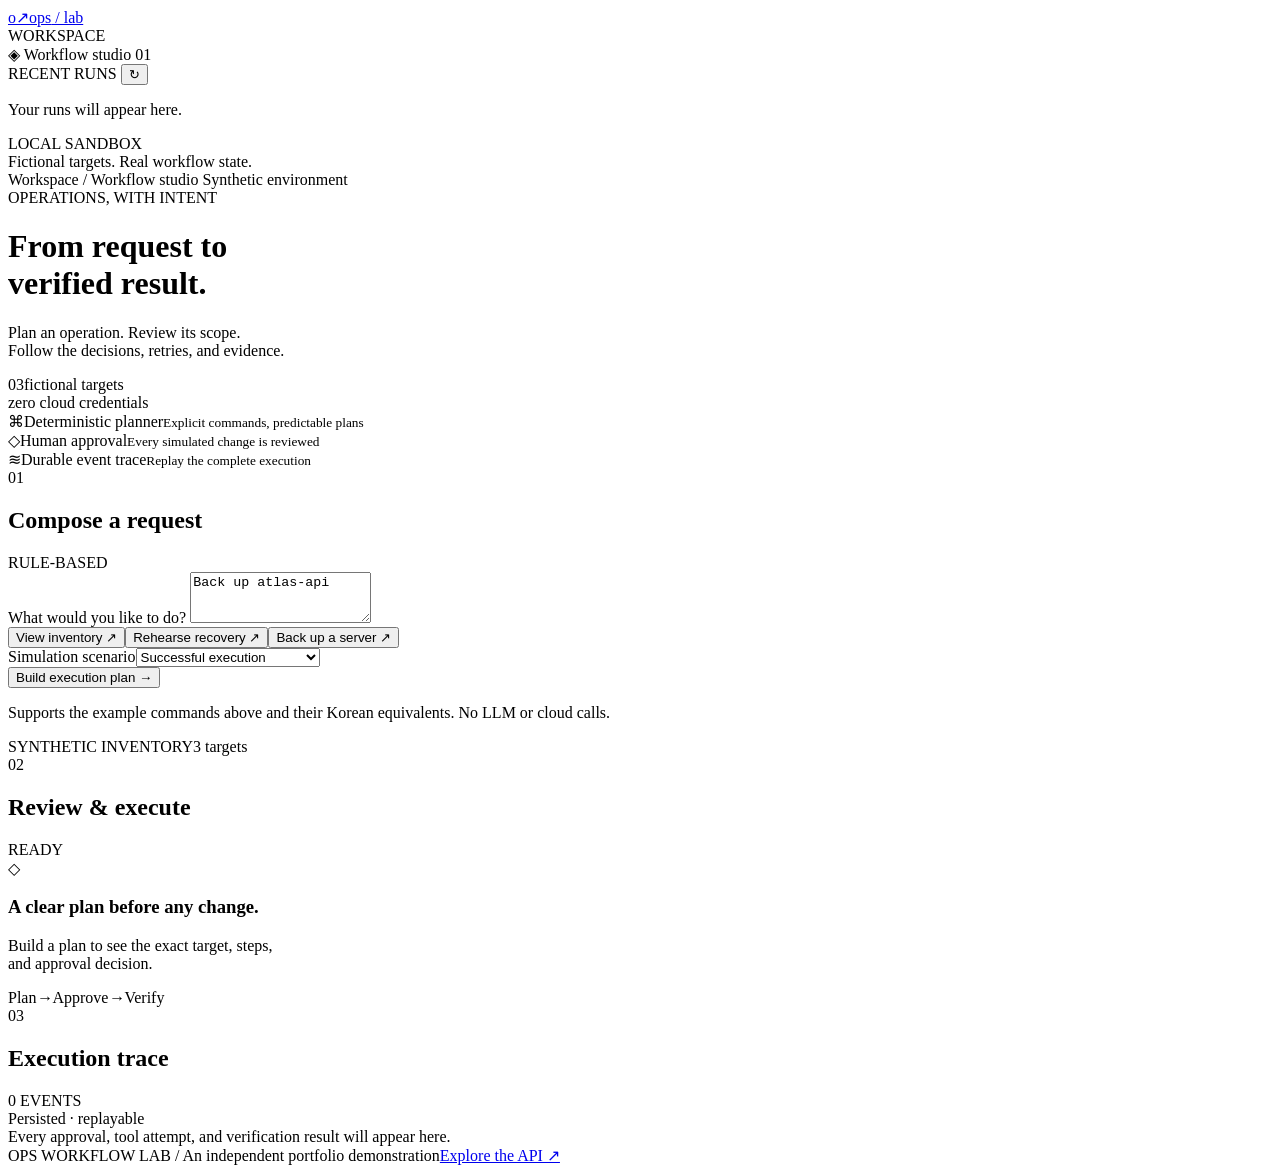
==== ops_workflow_lab/static/index.html @ fe7bb001 "Build independent operations workflow portfolio demo" ====
<!doctype html>
<html lang="en">
  <head>
    <meta charset="utf-8" />
    <meta name="viewport" content="width=device-width,initial-scale=1" />
    <meta
      name="description"
      content="An interactive, local demonstration of approval-gated operations workflows."
    />
    <title>Ops Workflow Lab</title>
    <link rel="icon" href="data:," />
    <link rel="stylesheet" href="/static/style.css" />
    <script src="/static/app.js" defer></script>
  </head>
  <body>
    <aside class="sidebar">
      <a class="brand" href="/" aria-label="Ops Workflow Lab home"
        ><span class="brand-mark">o<span>↗</span></span
        ><span>ops<span class="brand-light"> / lab</span></span></a
      >
      <div class="sidebar-section">WORKSPACE</div>
      <div class="nav-current">
        <span>◈</span> Workflow studio <span class="nav-count">01</span>
      </div>
      <div class="sidebar-section history-label">
        RECENT RUNS
        <button id="refresh" aria-label="Refresh recent runs">↻</button>
      </div>
      <div id="history" class="history">
        <p class="quiet">Your runs will appear here.</p>
      </div>
      <div class="sidebar-foot">
        <span class="status-dot"></span> LOCAL SANDBOX<br /><span
          >Fictional targets. Real workflow state.</span
        >
      </div>
    </aside>
    <main>
      <header class="topbar">
        <span>Workspace <span class="breadcrumb">/</span> Workflow studio</span
        ><span class="local-pill"
          ><span class="status-dot"></span> Synthetic environment</span
        >
      </header>
      <div class="content">
        <div class="eyebrow">OPERATIONS, WITH INTENT</div>
        <div class="hero">
          <div>
            <h1>From request to<br /><span>verified result.</span></h1>
            <p>
              Plan an operation. Review its scope.<br />Follow the decisions,
              retries, and evidence.
            </p>
          </div>
          <div class="hero-note">
            <span class="note-number">03</span
            ><span>fictional targets<br />zero cloud credentials</span>
          </div>
        </div>
        <div class="metrics">
          <div>
            <span class="metric-icon">⌘</span
            ><span
              >Deterministic planner<small
                >Explicit commands, predictable plans</small
              ></span
            >
          </div>
          <div>
            <span class="metric-icon">◇</span
            ><span
              >Human approval<small
                >Every simulated change is reviewed</small
              ></span
            >
          </div>
          <div>
            <span class="metric-icon">≋</span
            ><span
              >Durable event trace<small
                >Replay the complete execution</small
              ></span
            >
          </div>
        </div>
        <div class="workspace-grid">
          <section class="panel composer">
            <div class="panel-heading">
              <div>
                <span class="section-index">01</span>
                <h2>Compose a request</h2>
              </div>
              <span class="tag">RULE-BASED</span>
            </div>
            <form id="request-form">
              <label for="goal">What would you like to do?</label>
              <textarea
                id="goal"
                maxlength="180"
                rows="3"
                required
                spellcheck="false"
              >
Back up atlas-api</textarea
              >
              <div class="presets">
                <button type="button" data-goal="Show inventory">
                  View inventory ↗</button
                ><button
                  type="button"
                  data-goal="Rehearse recovery for lumen-db"
                >
                  Rehearse recovery ↗</button
                ><button type="button" data-goal="Back up atlas-api">
                  Back up a server ↗
                </button>
              </div>
              <div class="scenario-row">
                <label for="failure">Simulation scenario</label
                ><select id="failure">
                  <option value="none">Successful execution</option>
                  <option value="transient">Timeout once, then recover</option>
                  <option value="persistent">Exhaust the retry budget</option>
                  <option value="verification">Fail the integrity check</option>
                </select>
              </div>
              <button class="primary" type="submit" id="create">
                Build execution plan <span>→</span>
              </button>
              <p class="form-note">
                Supports the example commands above and their Korean
                equivalents. No LLM or cloud calls.
              </p>
            </form>
            <div class="inventory-heading">
              <span>SYNTHETIC INVENTORY</span><span>3 targets</span>
            </div>
            <div id="targets"></div>
          </section>
          <section class="panel execution">
            <div class="panel-heading">
              <div>
                <span class="section-index">02</span>
                <h2>Review & execute</h2>
              </div>
              <span id="run-status" class="badge idle">READY</span>
            </div>
            <div id="empty-state" class="empty-state">
              <div class="empty-symbol">◇</div>
              <h3>A clear plan before any change.</h3>
              <p>
                Build a plan to see the exact target, steps,<br />and approval
                decision.
              </p>
              <div class="mini-flow">
                <span>Plan</span><i>→</i><span>Approve</span><i>→</i
                ><span>Verify</span>
              </div>
            </div>
            <div id="run-detail" hidden>
              <div class="run-meta">
                <div>
                  <span class="small-label">TARGET</span
                  ><strong id="run-target"></strong>
                </div>
                <div>
                  <span class="small-label">RUN ID</span
                  ><code id="run-id"></code>
                </div>
              </div>
              <p id="run-scenario" class="form-note"></p>
              <ol id="steps" class="steps"></ol>
              <div id="approval" class="approval" hidden>
                <div class="approval-title">◇ Your review is required</div>
                <p>
                  This plan only creates simulated resources. Review the steps
                  and scenario before approving.
                </p>
                <div class="approval-actions">
                  <button id="approve" class="primary">
                    Approve plan <span>→</span></button
                  ><button id="reject" class="secondary">Reject</button>
                </div>
              </div>
              <div id="outcome" class="outcome" hidden></div>
              <details class="result-details">
                <summary>Inspect plan & result JSON</summary>
                <pre id="result-json"></pre>
              </details>
            </div>
          </section>
        </div>
        <section class="panel trace-panel">
          <div class="panel-heading">
            <div>
              <span class="section-index">03</span>
              <h2>Execution trace</h2>
              <span id="event-count" class="tag">0 EVENTS</span>
            </div>
            <span class="trace-caption"
              ><span class="status-dot"></span> Persisted · replayable</span
            >
          </div>
          <div id="trace" class="trace" role="log" aria-live="polite">
            <div class="trace-placeholder">
              Every approval, tool attempt, and verification result will appear
              here.
            </div>
          </div>
        </section>
        <footer>
          <span
            >OPS WORKFLOW LAB <span class="footer-divider">/</span> An
            independent portfolio demonstration</span
          ><a href="/docs">Explore the API ↗</a>
        </footer>
      </div>
    </main>
    <div id="notice" class="notice" role="alert" hidden></div>
  </body>
</html>
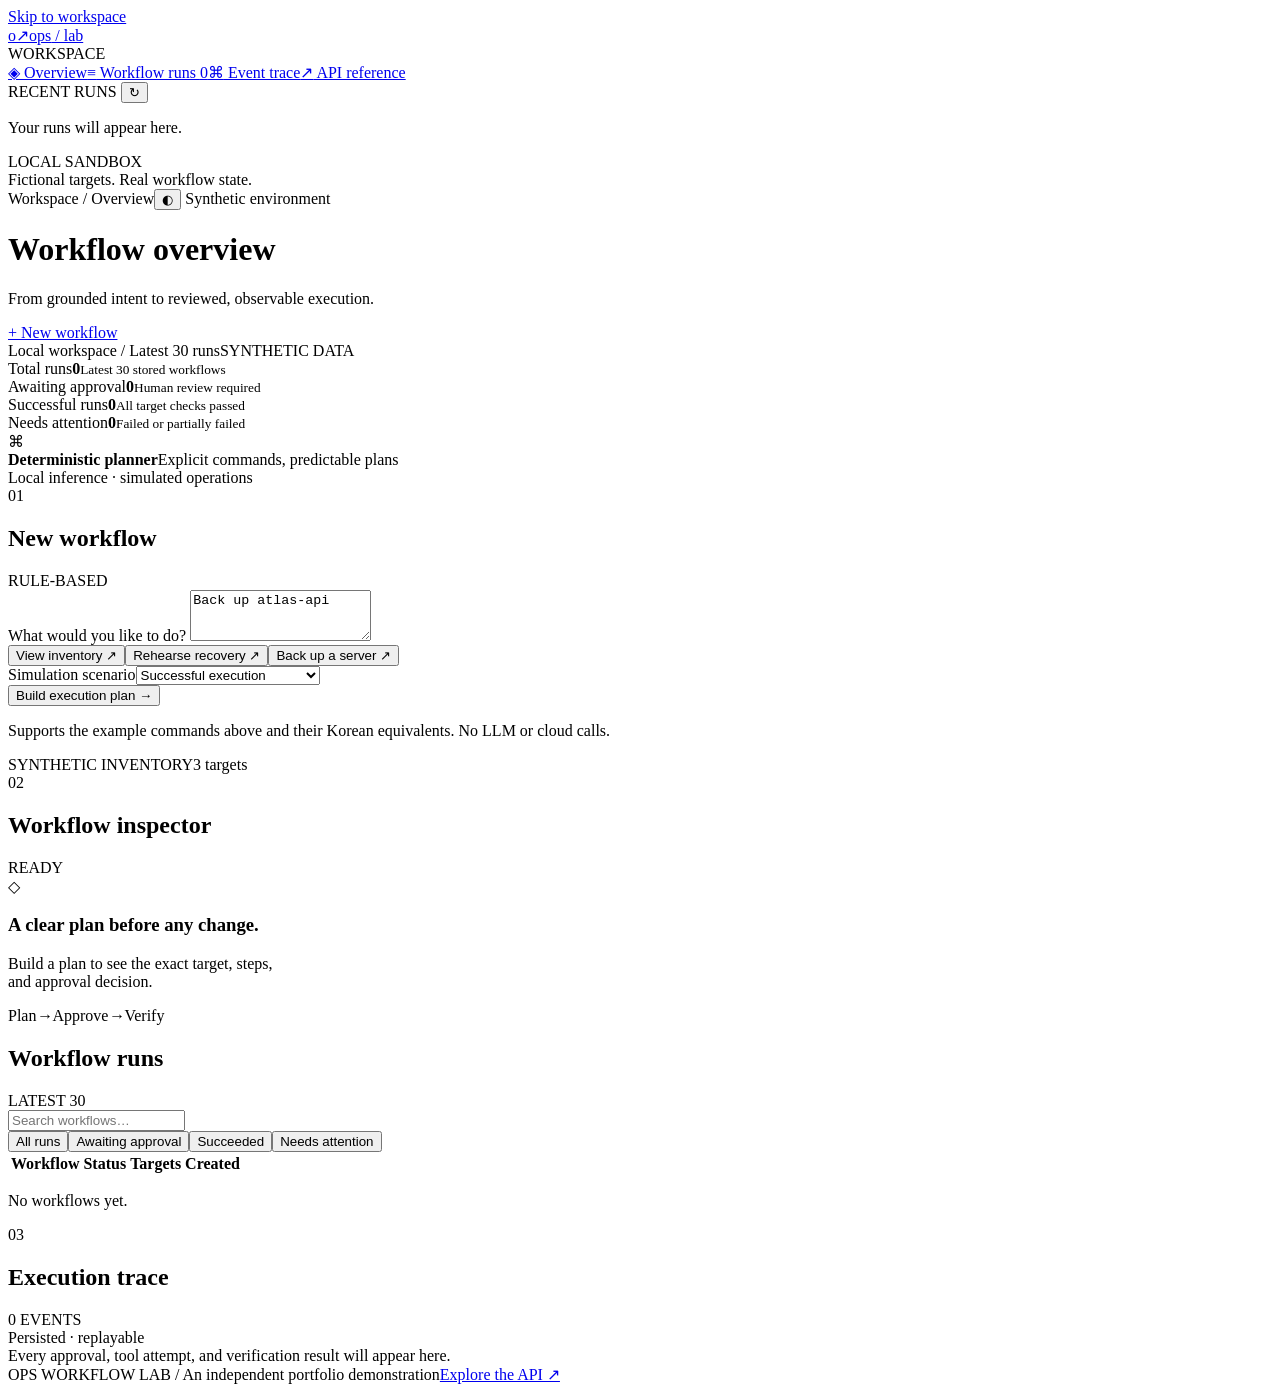
==== commit 09603782: "Add grounded multi-target workflows and observability dashboard" ====
--- a/ops_workflow_lab/static/index.html
+++ b/ops_workflow_lab/static/index.html
@@ -13,15 +13,21 @@
     <script src="/static/app.js" defer></script>
   </head>
   <body>
+    <a class="skip-link" href="#workspace">Skip to workspace</a>
     <aside class="sidebar">
       <a class="brand" href="/" aria-label="Ops Workflow Lab home"
         ><span class="brand-mark">o<span>↗</span></span
         ><span>ops<span class="brand-light"> / lab</span></span></a
       >
       <div class="sidebar-section">WORKSPACE</div>
-      <div class="nav-current">
-        <span>◈</span> Workflow studio <span class="nav-count">01</span>
-      </div>
+      <nav aria-label="Workspace">
+        <a class="nav-current" href="#workspace"><span>◈</span> Overview</a
+        ><a href="#runs-panel"
+          ><span>≡</span> Workflow runs
+          <span id="nav-total" class="nav-count">0</span></a
+        ><a href="#trace-panel"><span>⌘</span> Event trace</a
+        ><a href="/docs"><span>↗</span> API reference</a>
+      </nav>
       <div class="sidebar-section history-label">
         RECENT RUNS
         <button id="refresh" aria-label="Refresh recent runs">↻</button>
@@ -37,60 +43,63 @@
     </aside>
     <main>
       <header class="topbar">
-        <span>Workspace <span class="breadcrumb">/</span> Workflow studio</span
+        <span>Workspace <span class="breadcrumb">/</span> Overview</span
+        ><button id="theme" class="icon-button" aria-label="Switch color theme">
+          ◐</button
         ><span class="local-pill"
           ><span class="status-dot"></span> Synthetic environment</span
         >
       </header>
       <div class="content">
-        <div class="eyebrow">OPERATIONS, WITH INTENT</div>
-        <div class="hero">
-          <div>
-            <h1>From request to<br /><span>verified result.</span></h1>
-            <p>
-              Plan an operation. Review its scope.<br />Follow the decisions,
-              retries, and evidence.
-            </p>
-          </div>
-          <div class="hero-note">
-            <span class="note-number">03</span
-            ><span>fictional targets<br />zero cloud credentials</span>
-          </div>
+        <div class="page-heading" id="workspace">
+          <div>
+            <h1>Workflow overview</h1>
+            <p>From grounded intent to reviewed, observable execution.</p>
+          </div>
+          <a class="secondary" href="#request-form">+ New workflow</a>
         </div>
-        <div class="metrics">
-          <div>
-            <span class="metric-icon">⌘</span
-            ><span
-              >Deterministic planner<small
-                >Explicit commands, predictable plans</small
-              ></span
+        <div class="scope-toolbar">
+          <span
+            ><span class="status-dot"></span> Local workspace
+            <span class="toolbar-divider">/</span> Latest 30 runs</span
+          ><span class="tag">SYNTHETIC DATA</span>
+        </div>
+        <section class="metrics" aria-label="Recent workflow metrics">
+          <div>
+            <span>Total runs</span><strong id="metric-total">0</strong
+            ><small>Latest 30 stored workflows</small>
+          </div>
+          <div>
+            <span>Awaiting approval</span><strong id="metric-pending">0</strong
+            ><small>Human review required</small>
+          </div>
+          <div>
+            <span>Successful runs</span><strong id="metric-success">0</strong
+            ><small>All target checks passed</small>
+          </div>
+          <div>
+            <span>Needs attention</span><strong id="metric-failed">0</strong
+            ><small>Failed or partially failed</small>
+          </div>
+        </section>
+        <div class="model-strip">
+          <span class="model-icon">⌘</span>
+          <div>
+            <strong id="planner-label">Deterministic planner</strong
+            ><span id="planner-description"
+              >Explicit commands, predictable plans</span
             >
           </div>
-          <div>
-            <span class="metric-icon">◇</span
-            ><span
-              >Human approval<small
-                >Every simulated change is reviewed</small
-              ></span
-            >
-          </div>
-          <div>
-            <span class="metric-icon">≋</span
-            ><span
-              >Durable event trace<small
-                >Replay the complete execution</small
-              ></span
-            >
-          </div>
+          <span>Local inference · simulated operations</span>
         </div>
         <div class="workspace-grid">
           <section class="panel composer">
             <div class="panel-heading">
               <div>
                 <span class="section-index">01</span>
-                <h2>Compose a request</h2>
-              </div>
-              <span class="tag">RULE-BASED</span>
+                <h2>New workflow</h2>
+              </div>
+              <span class="tag" id="planner-tag">RULE-BASED</span>
             </div>
             <form id="request-form">
               <label for="goal">What would you like to do?</label>
@@ -104,6 +113,14 @@
 Back up atlas-api</textarea
               >
               <div class="presets">
+                <button
+                  type="button"
+                  id="batch-preset"
+                  data-goal="Back up atlas-api and lumen-db"
+                  hidden
+                >
+                  Multi-target backup ↗
+                </button>
                 <button type="button" data-goal="Show inventory">
                   View inventory ↗</button
                 ><button
@@ -127,7 +144,7 @@
               <button class="primary" type="submit" id="create">
                 Build execution plan <span>→</span>
               </button>
-              <p class="form-note">
+              <p class="form-note" id="planner-help">
                 Supports the example commands above and their Korean
                 equivalents. No LLM or cloud calls.
               </p>
@@ -141,7 +158,7 @@
             <div class="panel-heading">
               <div>
                 <span class="section-index">02</span>
-                <h2>Review & execute</h2>
+                <h2>Workflow inspector</h2>
               </div>
               <span id="run-status" class="badge idle">READY</span>
             </div>
@@ -169,12 +186,70 @@
                 </div>
               </div>
               <p id="run-scenario" class="form-note"></p>
-              <ol id="steps" class="steps"></ol>
+              <p id="run-model" class="form-note" hidden></p>
+              <div
+                class="inspector-tabs"
+                role="tablist"
+                aria-label="Workflow details"
+              >
+                <button
+                  role="tab"
+                  id="tab-execution"
+                  aria-controls="view-execution"
+                  aria-selected="true"
+                  data-view="execution"
+                >
+                  Execution</button
+                ><button
+                  role="tab"
+                  id="tab-evidence"
+                  aria-controls="view-evidence"
+                  aria-selected="false"
+                  tabindex="-1"
+                  data-view="evidence"
+                >
+                  Evidence <span id="evidence-count">0</span></button
+                ><button
+                  role="tab"
+                  id="tab-json"
+                  aria-controls="view-json"
+                  aria-selected="false"
+                  tabindex="-1"
+                  data-view="json"
+                >
+                  Plan JSON
+                </button>
+              </div>
+              <div
+                id="view-execution"
+                role="tabpanel"
+                aria-labelledby="tab-execution"
+              >
+                <div id="target-outcomes" class="target-outcomes"></div>
+                <ol id="steps" class="steps"></ol>
+              </div>
+              <div
+                id="view-evidence"
+                role="tabpanel"
+                aria-labelledby="tab-evidence"
+                hidden
+              >
+                <div id="evidence"></div>
+              </div>
+              <div
+                id="view-json"
+                role="tabpanel"
+                aria-labelledby="tab-json"
+                hidden
+              >
+                <pre id="result-json"></pre>
+              </div>
               <div id="approval" class="approval" hidden>
                 <div class="approval-title">◇ Your review is required</div>
                 <p>
-                  This plan only creates simulated resources. Review the steps
-                  and scenario before approving.
+                  This plan only creates simulated resources. Review the steps,
+                  cited controls and scenario before approving the complete plan
+                  once.
                 </p>
                 <div class="approval-actions">
                   <button id="approve" class="primary">
@@ -183,14 +258,51 @@
                 </div>
               </div>
               <div id="outcome" class="outcome" hidden></div>
-              <details class="result-details">
-                <summary>Inspect plan & result JSON</summary>
-                <pre id="result-json"></pre>
-              </details>
+              <button id="cancel" class="secondary cancel-button" hidden>
+                Cancel remaining work
+              </button>
             </div>
           </section>
         </div>
-        <section class="panel trace-panel">
+        <section class="panel" id="runs-panel">
+          <div class="panel-heading">
+            <div>
+              <h2>Workflow runs</h2>
+              <span class="tag">LATEST 30</span>
+            </div>
+            <input
+              id="run-search"
+              type="search"
+              aria-label="Search recent runs"
+              placeholder="Search workflows…"
+            />
+          </div>
+          <div class="run-filters" aria-label="Filter workflow runs">
+            <button data-filter="all" aria-pressed="true">All runs</button
+            ><button data-filter="awaiting_approval" aria-pressed="false">
+              Awaiting approval</button
+            ><button data-filter="succeeded" aria-pressed="false">
+              Succeeded</button
+            ><button data-filter="attention" aria-pressed="false">
+              Needs attention
+            </button>
+          </div>
+          <div class="table-scroll">
+            <table>
+              <thead>
+                <tr>
+                  <th>Workflow</th>
+                  <th>Status</th>
+                  <th>Targets</th>
+                  <th>Created</th>
+                </tr>
+              </thead>
+              <tbody id="run-rows"></tbody>
+            </table>
+          </div>
+          <p class="table-foot" id="run-table-caption">No workflows yet.</p>
+        </section>
+        <section class="panel trace-panel" id="trace-panel">
           <div class="panel-heading">
             <div>
               <span class="section-index">03</span>
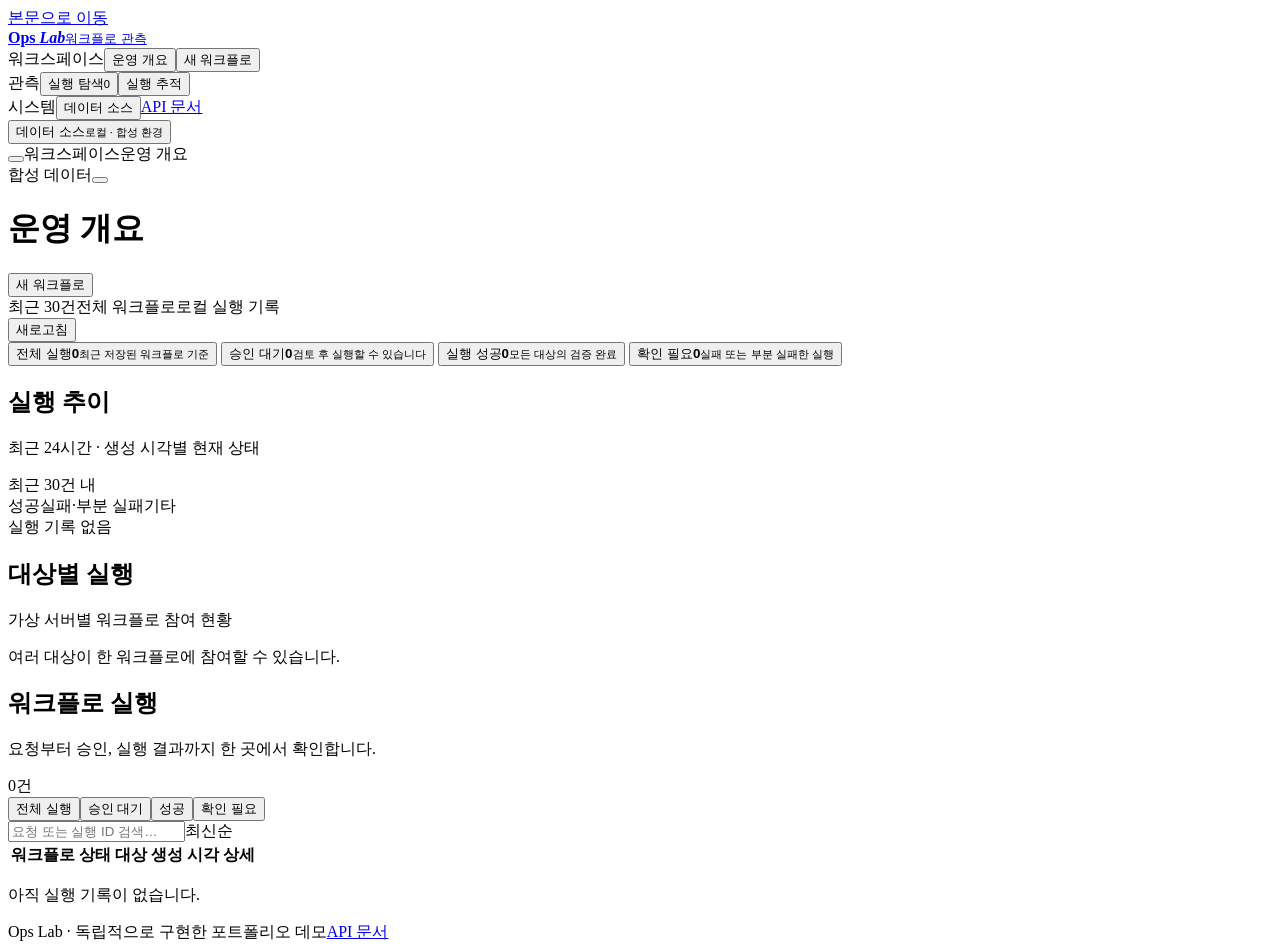
==== commit 23ef0b91: "Rebuild Korean dashboard with observatory layout and detail sheets" ====
--- a/ops_workflow_lab/static/index.html
+++ b/ops_workflow_lab/static/index.html
@@ -1,333 +1,463 @@
 <!doctype html>
-<html lang="en">
+<html lang="ko">
   <head>
     <meta charset="utf-8" />
     <meta name="viewport" content="width=device-width,initial-scale=1" />
     <meta
       name="description"
-      content="An interactive, local demonstration of approval-gated operations workflows."
+      content="근거 검색부터 승인과 실행 검증까지 살펴보는 로컬 AI 에이전트 데모"
     />
-    <title>Ops Workflow Lab</title>
+    <title>Ops Lab · 워크플로 관측</title>
     <link rel="icon" href="data:," />
     <link rel="stylesheet" href="/static/style.css" />
     <script src="/static/app.js" defer></script>
   </head>
   <body>
-    <a class="skip-link" href="#workspace">Skip to workspace</a>
-    <aside class="sidebar">
-      <a class="brand" href="/" aria-label="Ops Workflow Lab home"
-        ><span class="brand-mark">o<span>↗</span></span
-        ><span>ops<span class="brand-light"> / lab</span></span></a
+    <a class="skip-link" href="#workspace">본문으로 이동</a>
+    <aside class="sidebar" id="sidebar">
+      <a class="brand" href="/" aria-label="Ops Lab 홈"
+        ><span class="brand-mark"><i data-icon="workflow"></i></span
+        ><span class="brand-wordmark"
+          ><strong>Ops <em>Lab</em></strong
+          ><small>워크플로 관측</small></span
+        ></a
       >
-      <div class="sidebar-section">WORKSPACE</div>
-      <nav aria-label="Workspace">
-        <a class="nav-current" href="#workspace"><span>◈</span> Overview</a
-        ><a href="#runs-panel"
-          ><span>≡</span> Workflow runs
-          <span id="nav-total" class="nav-count">0</span></a
-        ><a href="#trace-panel"><span>⌘</span> Event trace</a
-        ><a href="/docs"><span>↗</span> API reference</a>
+      <nav aria-label="주 메뉴">
+        <div class="nav-group">
+          <span class="sidebar-section">워크스페이스</span
+          ><button data-page="overview" class="nav-current">
+            <i data-icon="overview"></i><span>운영 개요</span></button
+          ><button data-compose>
+            <i data-icon="sparkles"></i><span>새 워크플로</span>
+          </button>
+        </div>
+        <div class="nav-group">
+          <span class="sidebar-section">관측</span
+          ><button data-page="runs">
+            <i data-icon="runs"></i><span>실행 탐색</span
+            ><small id="nav-total">0</small></button
+          ><button id="open-trace">
+            <i data-icon="trace"></i><span>실행 추적</span>
+          </button>
+        </div>
+        <div class="nav-group">
+          <span class="sidebar-section">시스템</span
+          ><button data-page="sources">
+            <i data-icon="database"></i><span>데이터 소스</span></button
+          ><a href="/docs"
+            ><i data-icon="book"></i><span>API 문서</span
+            ><i data-icon="external"></i
+          ></a>
+        </div>
       </nav>
-      <div class="sidebar-section history-label">
-        RECENT RUNS
-        <button id="refresh" aria-label="Refresh recent runs">↻</button>
-      </div>
-      <div id="history" class="history">
-        <p class="quiet">Your runs will appear here.</p>
-      </div>
-      <div class="sidebar-foot">
-        <span class="status-dot"></span> LOCAL SANDBOX<br /><span
-          >Fictional targets. Real workflow state.</span
-        >
-      </div>
+      <button class="sidebar-foot" data-page="sources">
+        <i data-icon="database"></i
+        ><span>데이터 소스<small>로컬 · 합성 환경</small></span
+        ><b class="status-dot"></b>
+      </button>
     </aside>
     <main>
       <header class="topbar">
-        <span>Workspace <span class="breadcrumb">/</span> Overview</span
-        ><button id="theme" class="icon-button" aria-label="Switch color theme">
-          ◐</button
-        ><span class="local-pill"
-          ><span class="status-dot"></span> Synthetic environment</span
+        <button
+          id="sidebar-toggle"
+          class="icon-button"
+          aria-label="사이드바 접기"
+          aria-expanded="true"
         >
+          <i data-icon="panel"></i></button
+        ><span class="header-separator"></span
+        ><span class="crumb">워크스페이스</span
+        ><i class="crumb" data-icon="chevron"></i
+        ><span id="breadcrumb">운영 개요</span>
+        <div class="header-right">
+          <span class="environment-tag"
+            ><b class="status-dot"></b>합성 데이터</span
+          ><button
+            id="theme"
+            class="icon-button"
+            aria-label="밝은 테마·어두운 테마 전환"
+          >
+            <i data-icon="sun"></i>
+          </button>
+        </div>
       </header>
-      <div class="content">
-        <div class="page-heading" id="workspace">
-          <div>
-            <h1>Workflow overview</h1>
-            <p>From grounded intent to reviewed, observable execution.</p>
-          </div>
-          <a class="secondary" href="#request-form">+ New workflow</a>
+      <div class="content" id="workspace">
+        <div class="page-heading">
+          <h1 id="page-title">운영 개요</h1>
+          <button class="secondary" data-compose>
+            <i data-icon="plus"></i>새 워크플로
+          </button>
         </div>
         <div class="scope-toolbar">
-          <span
-            ><span class="status-dot"></span> Local workspace
-            <span class="toolbar-divider">/</span> Latest 30 runs</span
-          ><span class="tag">SYNTHETIC DATA</span>
-        </div>
-        <section class="metrics" aria-label="Recent workflow metrics">
-          <div>
-            <span>Total runs</span><strong id="metric-total">0</strong
-            ><small>Latest 30 stored workflows</small>
-          </div>
-          <div>
-            <span>Awaiting approval</span><strong id="metric-pending">0</strong
-            ><small>Human review required</small>
-          </div>
-          <div>
-            <span>Successful runs</span><strong id="metric-success">0</strong
-            ><small>All target checks passed</small>
-          </div>
-          <div>
-            <span>Needs attention</span><strong id="metric-failed">0</strong
-            ><small>Failed or partially failed</small>
-          </div>
+          <div class="scope-left">
+            <i data-icon="calendar"></i><span>최근 30건</span
+            ><span class="toolbar-divider"></span><i data-icon="workflow"></i
+            ><span>전체 워크플로</span
+            ><span class="subtle-tag">로컬 실행 기록</span>
+          </div>
+          <button id="refresh" class="secondary">
+            <i data-icon="refresh"></i>새로고침
+          </button>
+        </div>
+        <section id="overview-panel">
+          <div class="metrics" aria-label="최근 실행 지표">
+            <button data-metric="all">
+              <span>전체 실행<i data-icon="runs"></i></span
+              ><strong id="metric-total">0</strong
+              ><small>최근 저장된 워크플로 기준</small>
+            </button>
+            <button data-metric="awaiting_approval">
+              <span>승인 대기<i data-icon="shield"></i></span
+              ><strong id="metric-pending">0</strong
+              ><small>검토 후 실행할 수 있습니다</small>
+            </button>
+            <button data-metric="succeeded">
+              <span>실행 성공<i data-icon="check-circle"></i></span
+              ><strong id="metric-success">0</strong
+              ><small>모든 대상의 검증 완료</small>
+            </button>
+            <button data-metric="attention">
+              <span>확인 필요<i data-icon="warning"></i></span
+              ><strong id="metric-failed">0</strong
+              ><small>실패 또는 부분 실패한 실행</small>
+            </button>
+          </div>
+          <div class="analytics-grid">
+            <section class="panel">
+              <div class="panel-heading">
+                <div>
+                  <h2>실행 추이</h2>
+                  <p>최근 24시간 · 생성 시각별 현재 상태</p>
+                </div>
+                <span class="subtle-tag">최근 30건 내</span>
+              </div>
+              <div
+                id="trend-chart"
+                class="trend-chart"
+                role="img"
+                aria-label="실행 기록을 불러오는 중"
+              ></div>
+              <div class="panel-footer">
+                <div class="chart-legend">
+                  <span><b class="legend-dot success"></b>성공</span
+                  ><span><b class="legend-dot error"></b>실패·부분 실패</span
+                  ><span><b class="legend-dot neutral"></b>기타</span>
+                </div>
+                <span id="trend-caption">실행 기록 없음</span>
+              </div>
+            </section>
+            <section class="panel">
+              <div class="panel-heading">
+                <div>
+                  <h2>대상별 실행</h2>
+                  <p>가상 서버별 워크플로 참여 현황</p>
+                </div>
+                <i data-icon="server"></i>
+              </div>
+              <div id="target-activity" class="target-activity"></div>
+              <div class="panel-footer">
+                여러 대상이 한 워크플로에 참여할 수 있습니다.
+              </div>
+            </section>
+          </div>
+          <button id="attention-banner" class="attention-banner" hidden>
+            <i data-icon="warning"></i
+            ><span
+              ><strong id="attention-title"></strong
+              ><small>실패한 단계와 대상별 결과를 확인하세요.</small></span
+            ><span>실행 보기<i data-icon="arrow"></i></span>
+          </button>
         </section>
-        <div class="model-strip">
-          <span class="model-icon">⌘</span>
-          <div>
-            <strong id="planner-label">Deterministic planner</strong
-            ><span id="planner-description"
-              >Explicit commands, predictable plans</span
-            >
-          </div>
-          <span>Local inference · simulated operations</span>
-        </div>
-        <div class="workspace-grid">
-          <section class="panel composer">
-            <div class="panel-heading">
-              <div>
-                <span class="section-index">01</span>
-                <h2>New workflow</h2>
-              </div>
-              <span class="tag" id="planner-tag">RULE-BASED</span>
-            </div>
-            <form id="request-form">
-              <label for="goal">What would you like to do?</label>
-              <textarea
-                id="goal"
-                maxlength="180"
-                rows="3"
-                required
-                spellcheck="false"
-              >
-Back up atlas-api</textarea
-              >
-              <div class="presets">
-                <button
-                  type="button"
-                  id="batch-preset"
-                  data-goal="Back up atlas-api and lumen-db"
-                  hidden
-                >
-                  Multi-target backup ↗
-                </button>
-                <button type="button" data-goal="Show inventory">
-                  View inventory ↗</button
-                ><button
-                  type="button"
-                  data-goal="Rehearse recovery for lumen-db"
-                >
-                  Rehearse recovery ↗</button
-                ><button type="button" data-goal="Back up atlas-api">
-                  Back up a server ↗
-                </button>
-              </div>
-              <div class="scenario-row">
-                <label for="failure">Simulation scenario</label
-                ><select id="failure">
-                  <option value="none">Successful execution</option>
-                  <option value="transient">Timeout once, then recover</option>
-                  <option value="persistent">Exhaust the retry budget</option>
-                  <option value="verification">Fail the integrity check</option>
-                </select>
-              </div>
-              <button class="primary" type="submit" id="create">
-                Build execution plan <span>→</span>
-              </button>
-              <p class="form-note" id="planner-help">
-                Supports the example commands above and their Korean
-                equivalents. No LLM or cloud calls.
-              </p>
-            </form>
-            <div class="inventory-heading">
-              <span>SYNTHETIC INVENTORY</span><span>3 targets</span>
-            </div>
-            <div id="targets"></div>
-          </section>
-          <section class="panel execution">
-            <div class="panel-heading">
-              <div>
-                <span class="section-index">02</span>
-                <h2>Workflow inspector</h2>
-              </div>
-              <span id="run-status" class="badge idle">READY</span>
-            </div>
-            <div id="empty-state" class="empty-state">
-              <div class="empty-symbol">◇</div>
-              <h3>A clear plan before any change.</h3>
-              <p>
-                Build a plan to see the exact target, steps,<br />and approval
-                decision.
-              </p>
-              <div class="mini-flow">
-                <span>Plan</span><i>→</i><span>Approve</span><i>→</i
-                ><span>Verify</span>
-              </div>
-            </div>
-            <div id="run-detail" hidden>
-              <div class="run-meta">
-                <div>
-                  <span class="small-label">TARGET</span
-                  ><strong id="run-target"></strong>
-                </div>
-                <div>
-                  <span class="small-label">RUN ID</span
-                  ><code id="run-id"></code>
-                </div>
-              </div>
-              <p id="run-scenario" class="form-note"></p>
-              <p id="run-model" class="form-note" hidden></p>
-              <div
-                class="inspector-tabs"
-                role="tablist"
-                aria-label="Workflow details"
-              >
-                <button
-                  role="tab"
-                  id="tab-execution"
-                  aria-controls="view-execution"
-                  aria-selected="true"
-                  data-view="execution"
-                >
-                  Execution</button
-                ><button
-                  role="tab"
-                  id="tab-evidence"
-                  aria-controls="view-evidence"
-                  aria-selected="false"
-                  tabindex="-1"
-                  data-view="evidence"
-                >
-                  Evidence <span id="evidence-count">0</span></button
-                ><button
-                  role="tab"
-                  id="tab-json"
-                  aria-controls="view-json"
-                  aria-selected="false"
-                  tabindex="-1"
-                  data-view="json"
-                >
-                  Plan JSON
-                </button>
-              </div>
-              <div
-                id="view-execution"
-                role="tabpanel"
-                aria-labelledby="tab-execution"
-              >
-                <div id="target-outcomes" class="target-outcomes"></div>
-                <ol id="steps" class="steps"></ol>
-              </div>
-              <div
-                id="view-evidence"
-                role="tabpanel"
-                aria-labelledby="tab-evidence"
-                hidden
-              >
-                <div id="evidence"></div>
-              </div>
-              <div
-                id="view-json"
-                role="tabpanel"
-                aria-labelledby="tab-json"
-                hidden
-              >
-                <pre id="result-json"></pre>
-              </div>
-              <div id="approval" class="approval" hidden>
-                <div class="approval-title">◇ Your review is required</div>
-                <p>
-                  This plan only creates simulated resources. Review the steps,
-                  cited controls and scenario before approving the complete plan
-                  once.
-                </p>
-                <div class="approval-actions">
-                  <button id="approve" class="primary">
-                    Approve plan <span>→</span></button
-                  ><button id="reject" class="secondary">Reject</button>
-                </div>
-              </div>
-              <div id="outcome" class="outcome" hidden></div>
-              <button id="cancel" class="secondary cancel-button" hidden>
-                Cancel remaining work
-              </button>
-            </div>
-          </section>
-        </div>
         <section class="panel" id="runs-panel">
           <div class="panel-heading">
             <div>
-              <h2>Workflow runs</h2>
-              <span class="tag">LATEST 30</span>
-            </div>
-            <input
-              id="run-search"
-              type="search"
-              aria-label="Search recent runs"
-              placeholder="Search workflows…"
-            />
-          </div>
-          <div class="run-filters" aria-label="Filter workflow runs">
-            <button data-filter="all" aria-pressed="true">All runs</button
+              <h2>워크플로 실행</h2>
+              <p>요청부터 승인, 실행 결과까지 한 곳에서 확인합니다.</p>
+            </div>
+            <span class="subtle-tag" id="run-total-label">0건</span>
+          </div>
+          <div class="run-filters" aria-label="실행 상태 필터">
+            <button data-filter="all" aria-pressed="true">전체 실행</button
             ><button data-filter="awaiting_approval" aria-pressed="false">
-              Awaiting approval</button
-            ><button data-filter="succeeded" aria-pressed="false">
-              Succeeded</button
+              승인 대기</button
+            ><button data-filter="succeeded" aria-pressed="false">성공</button
             ><button data-filter="attention" aria-pressed="false">
-              Needs attention
+              확인 필요
             </button>
+          </div>
+          <div class="table-tools">
+            <label class="table-search"
+              ><i data-icon="search"></i
+              ><input
+                id="run-search"
+                type="search"
+                aria-label="실행 검색"
+                placeholder="요청 또는 실행 ID 검색…" /></label
+            ><span class="muted">최신순</span>
           </div>
           <div class="table-scroll">
             <table>
               <thead>
                 <tr>
-                  <th>Workflow</th>
-                  <th>Status</th>
-                  <th>Targets</th>
-                  <th>Created</th>
+                  <th>워크플로</th>
+                  <th>상태</th>
+                  <th>대상</th>
+                  <th>생성 시각</th>
+                  <th><span class="sr-only">상세</span></th>
                 </tr>
               </thead>
               <tbody id="run-rows"></tbody>
             </table>
           </div>
-          <p class="table-foot" id="run-table-caption">No workflows yet.</p>
+          <p class="table-foot" id="run-table-caption">
+            아직 실행 기록이 없습니다.
+          </p>
         </section>
-        <section class="panel trace-panel" id="trace-panel">
-          <div class="panel-heading">
-            <div>
-              <span class="section-index">03</span>
-              <h2>Execution trace</h2>
-              <span id="event-count" class="tag">0 EVENTS</span>
-            </div>
-            <span class="trace-caption"
-              ><span class="status-dot"></span> Persisted · replayable</span
+        <section id="sources-panel" hidden>
+          <div class="source-notice">
+            <i data-icon="info"></i
+            ><span
+              >모든 서버와 작업 결과는 합성 데이터입니다. 모델 추론은 로컬
+              Ollama에서 실행됩니다.</span
             >
           </div>
-          <div id="trace" class="trace" role="log" aria-live="polite">
-            <div class="trace-placeholder">
-              Every approval, tool attempt, and verification result will appear
-              here.
-            </div>
+          <div class="sources-grid">
+            <section class="panel">
+              <div class="panel-heading">
+                <h2>계획 생성기</h2>
+                <i data-icon="sparkles"></i>
+              </div>
+              <div class="source-body">
+                <strong id="planner-label">규칙 기반 계획</strong>
+                <p id="planner-description">
+                  정해진 명령으로 재현 가능한 계획 생성
+                </p>
+                <span class="subtle-tag" id="planner-tag">규칙 모드</span>
+              </div>
+              <div class="panel-footer">
+                모델이 실행 단계를 승인하거나 직접 실행하지 않습니다.
+              </div>
+            </section>
+            <section class="panel">
+              <div class="panel-heading">
+                <h2>가상 서버</h2>
+                <span class="subtle-tag">3개 대상</span>
+              </div>
+              <div id="targets"></div>
+              <div class="panel-footer">
+                실제 클라우드 자격 증명은 사용하지 않습니다.
+              </div>
+            </section>
           </div>
         </section>
         <footer>
-          <span
-            >OPS WORKFLOW LAB <span class="footer-divider">/</span> An
-            independent portfolio demonstration</span
-          ><a href="/docs">Explore the API ↗</a>
+          <span>Ops Lab · 독립적으로 구현한 포트폴리오 데모</span
+          ><a href="/docs">API 문서<i data-icon="external"></i></a>
         </footer>
       </div>
     </main>
+    <dialog
+      id="compose-dialog"
+      class="compose-dialog"
+      aria-labelledby="compose-title"
+    >
+      <div class="dialog-heading">
+        <div>
+          <h2 id="compose-title">새 워크플로</h2>
+          <p>작업을 요청하고 생성된 계획을 검토하세요.</p>
+        </div>
+        <button
+          class="icon-button"
+          data-close="compose-dialog"
+          aria-label="새 워크플로 닫기"
+        >
+          <i data-icon="close"></i>
+        </button>
+      </div>
+      <form id="request-form">
+        <label for="goal">어떤 작업을 진행할까요?</label
+        ><textarea
+          id="goal"
+          maxlength="180"
+          rows="4"
+          required
+          spellcheck="false"
+        >
+atlas-api 백업해줘</textarea
+        >
+        <div class="presets">
+          <button
+            type="button"
+            id="batch-preset"
+            data-goal="atlas-api와 lumen-db의 백업 계획을 만들어줘"
+            hidden
+          >
+            여러 대상 백업</button
+          ><button type="button" data-goal="서버 목록 보여줘">서버 목록</button
+          ><button type="button" data-goal="lumen-db 복구 리허설해줘">
+            복구 리허설</button
+          ><button type="button" data-goal="atlas-api 백업해줘">
+            단일 대상 백업
+          </button>
+        </div>
+        <div class="scenario-row">
+          <label for="failure">시뮬레이션 시나리오</label
+          ><select id="failure">
+            <option value="none">정상 실행</option>
+            <option value="transient">한 번 실패한 뒤 재시도 성공</option>
+            <option value="persistent">재시도 한도 소진</option>
+            <option value="verification">무결성 검증 실패</option>
+          </select>
+        </div>
+        <p class="form-note" id="planner-help">
+          예시 명령과 한국어 표현을 지원합니다. 모델이나 클라우드를 호출하지
+          않습니다.
+        </p>
+        <p id="form-error" class="form-error" role="alert" hidden></p>
+        <div class="compose-footer">
+          <span><i data-icon="shield"></i>실행 전 사용자 승인</span
+          ><button class="primary" type="submit" id="create">
+            계획 생성<i data-icon="arrow"></i>
+          </button>
+        </div>
+      </form>
+    </dialog>
+    <dialog
+      id="inspector-dialog"
+      class="inspector-dialog"
+      aria-labelledby="inspector-title"
+    >
+      <div class="dialog-heading">
+        <div>
+          <div class="detail-eyebrow">
+            <i data-icon="trace"></i>워크플로 상세
+            <span id="run-status" class="badge idle">준비</span>
+          </div>
+          <h2 id="inspector-title">실행 상세</h2>
+          <p id="run-model" hidden></p>
+        </div>
+        <button
+          class="icon-button"
+          data-close="inspector-dialog"
+          aria-label="실행 상세 닫기"
+        >
+          <i data-icon="close"></i>
+        </button>
+      </div>
+      <div class="run-meta">
+        <span
+          ><span class="muted">대상</span
+          ><strong id="run-target"></strong></span
+        ><span
+          ><span class="muted">실행 ID</span><code id="run-id"></code
+        ></span>
+      </div>
+      <p id="run-scenario" class="simulation-note"></p>
+      <div id="empty-state" class="empty-state">
+        <i data-icon="workflow"></i>
+        <h3>검토할 계획을 먼저 생성하세요.</h3>
+        <p>대상과 근거, 실행 단계를 확인한 뒤 승인할 수 있습니다.</p>
+      </div>
+      <div id="run-detail" hidden>
+        <div class="trace-workspace">
+          <aside class="step-tree">
+            <h3>실행 단계 <span id="step-count"></span></h3>
+            <ol id="steps" class="steps"></ol>
+            <p>대상별 작업이 끝나면 결과를 합산합니다.</p>
+          </aside>
+          <section class="step-inspector">
+            <div class="inspector-tabs" role="tablist" aria-label="상세 정보">
+              <button
+                role="tab"
+                id="tab-execution"
+                aria-controls="view-execution"
+                aria-selected="true"
+                data-view="execution"
+              >
+                실행 결과</button
+              ><button
+                role="tab"
+                id="tab-evidence"
+                aria-controls="view-evidence"
+                aria-selected="false"
+                tabindex="-1"
+                data-view="evidence"
+              >
+                근거 <span id="evidence-count">0</span></button
+              ><button
+                role="tab"
+                id="tab-json"
+                aria-controls="view-json"
+                aria-selected="false"
+                tabindex="-1"
+                data-view="json"
+              >
+                계획 JSON</button
+              ><button
+                role="tab"
+                id="tab-trace"
+                aria-controls="view-trace"
+                aria-selected="false"
+                tabindex="-1"
+                data-view="trace"
+              >
+                이벤트 <span id="event-count">0</span>
+              </button>
+            </div>
+            <div
+              id="view-execution"
+              role="tabpanel"
+              aria-labelledby="tab-execution"
+            >
+              <div id="target-outcomes" class="target-outcomes"></div>
+              <div id="step-detail"></div>
+            </div>
+            <div
+              id="view-evidence"
+              role="tabpanel"
+              aria-labelledby="tab-evidence"
+              hidden
+            >
+              <div id="evidence"></div>
+            </div>
+            <div
+              id="view-json"
+              role="tabpanel"
+              aria-labelledby="tab-json"
+              hidden
+            >
+              <pre id="result-json"></pre>
+            </div>
+            <div
+              id="view-trace"
+              role="tabpanel"
+              aria-labelledby="tab-trace"
+              hidden
+            >
+              <div id="trace" class="trace" role="log" aria-live="polite"></div>
+            </div>
+          </section>
+        </div>
+        <div class="decision-footer">
+          <div id="approval" class="approval" hidden>
+            <div>
+              <strong
+                ><i data-icon="shield"></i>실행 전 검토가 필요합니다</strong
+              >
+              <p>대상·근거·시나리오를 확인하고 전체 계획을 한 번 승인하세요.</p>
+            </div>
+            <div class="approval-actions">
+              <button id="reject" class="secondary">거절</button
+              ><button id="approve" class="primary">
+                계획 승인<i data-icon="arrow"></i>
+              </button>
+            </div>
+          </div>
+          <div id="outcome" class="outcome" hidden></div>
+          <button id="cancel" class="secondary" hidden>남은 작업 취소</button>
+        </div>
+      </div>
+    </dialog>
     <div id="notice" class="notice" role="alert" hidden></div>
   </body>
 </html>
